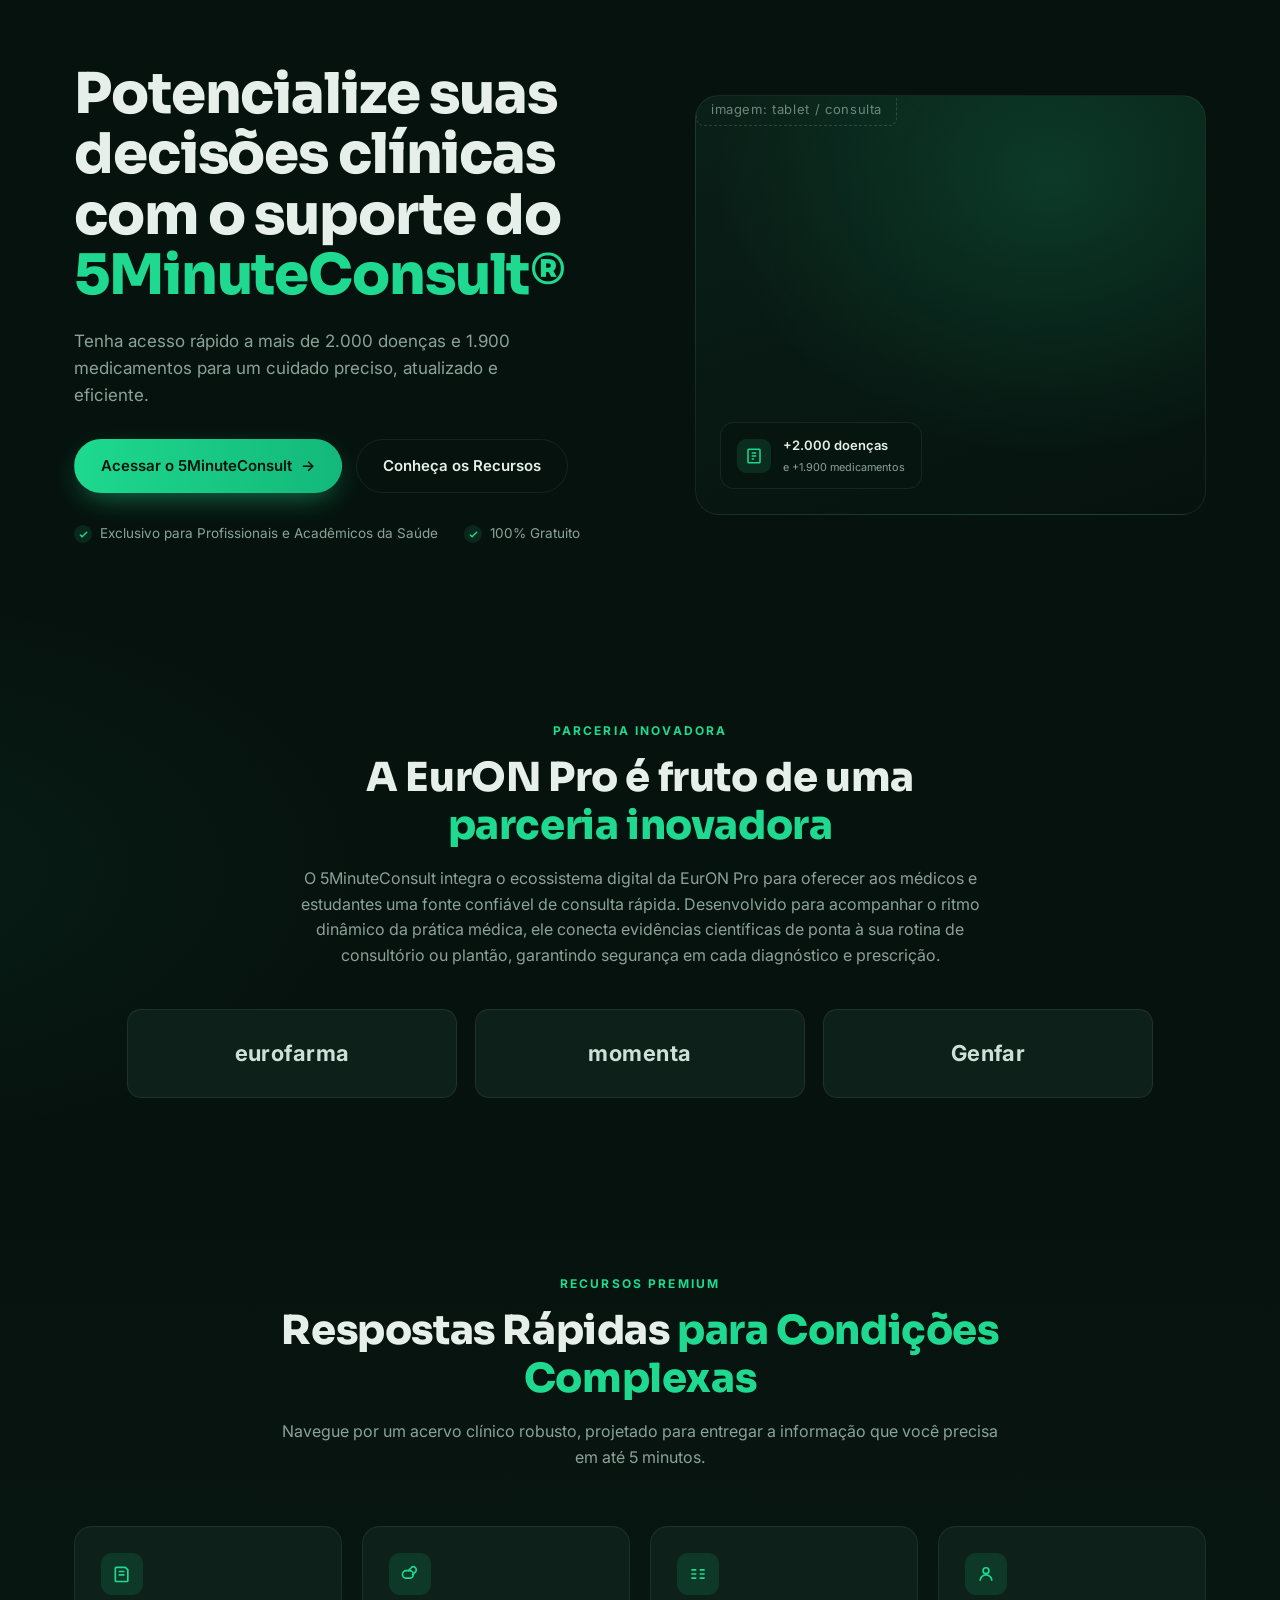
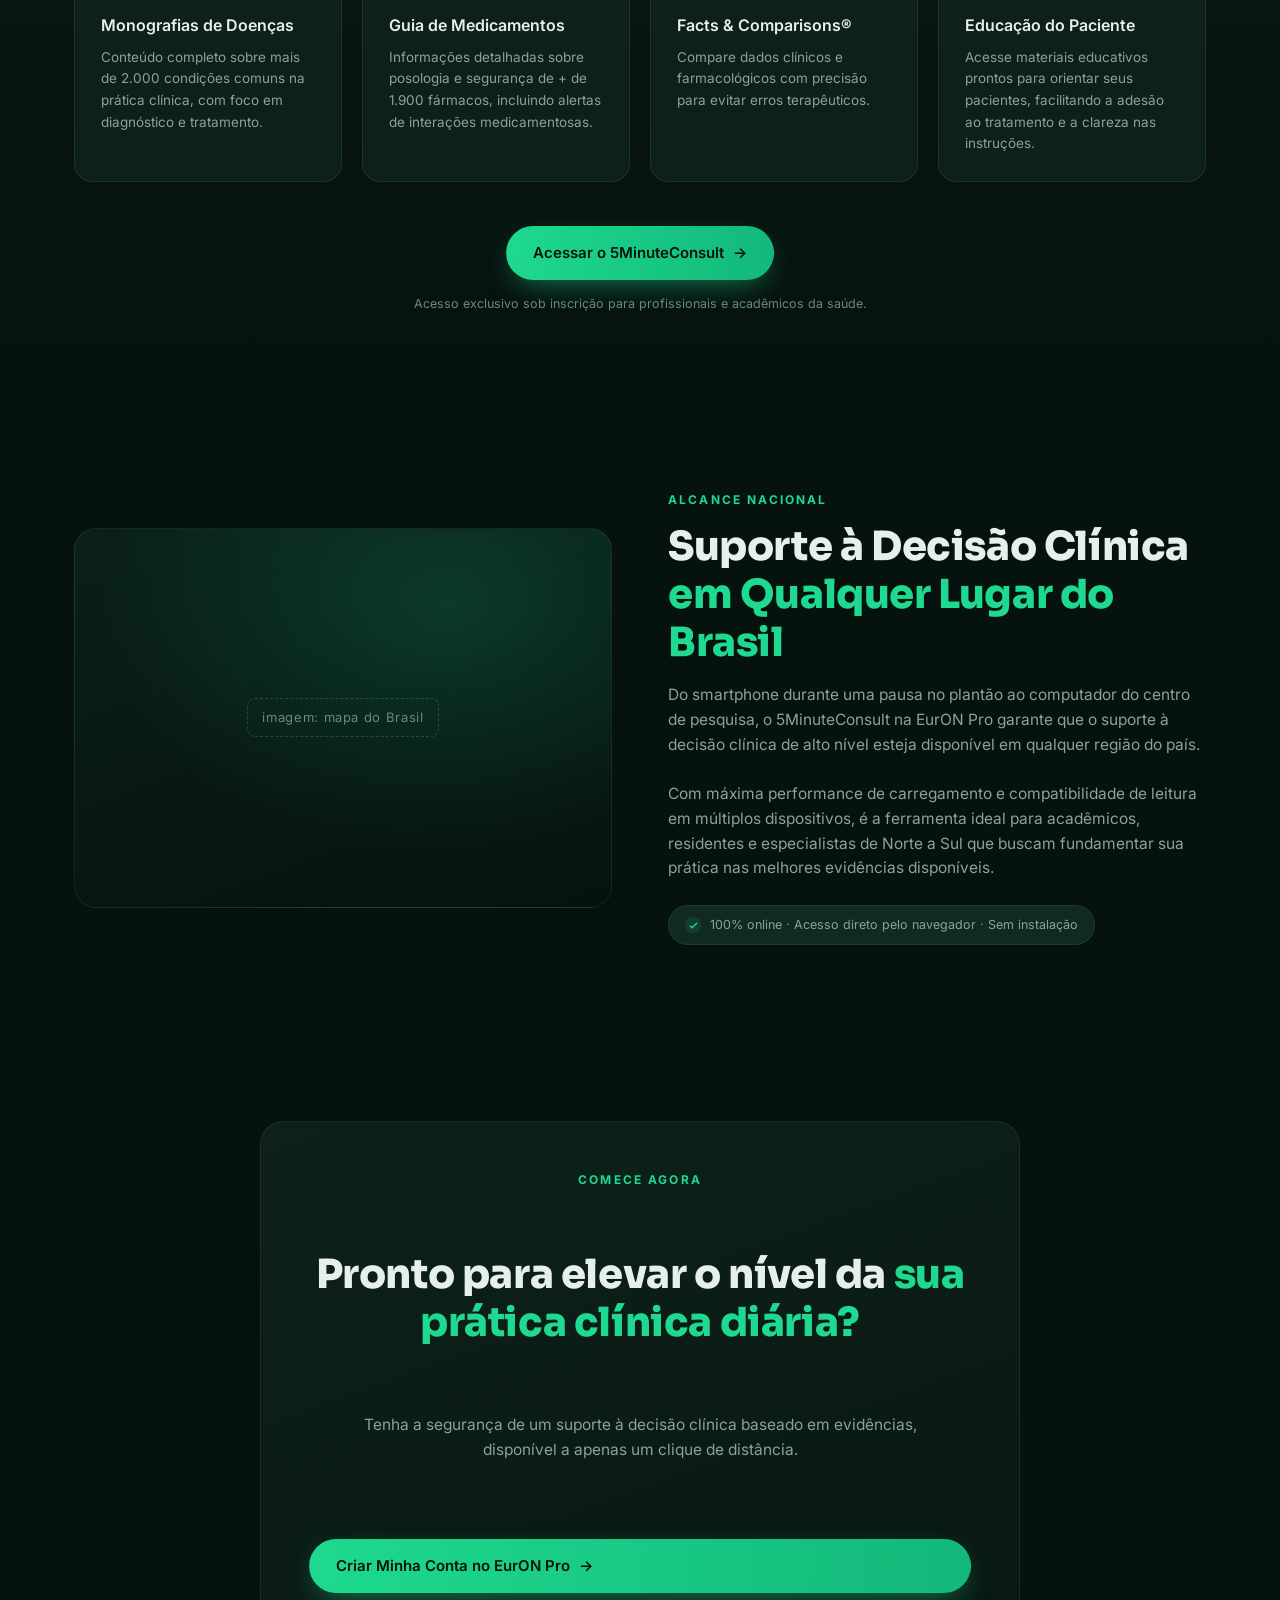
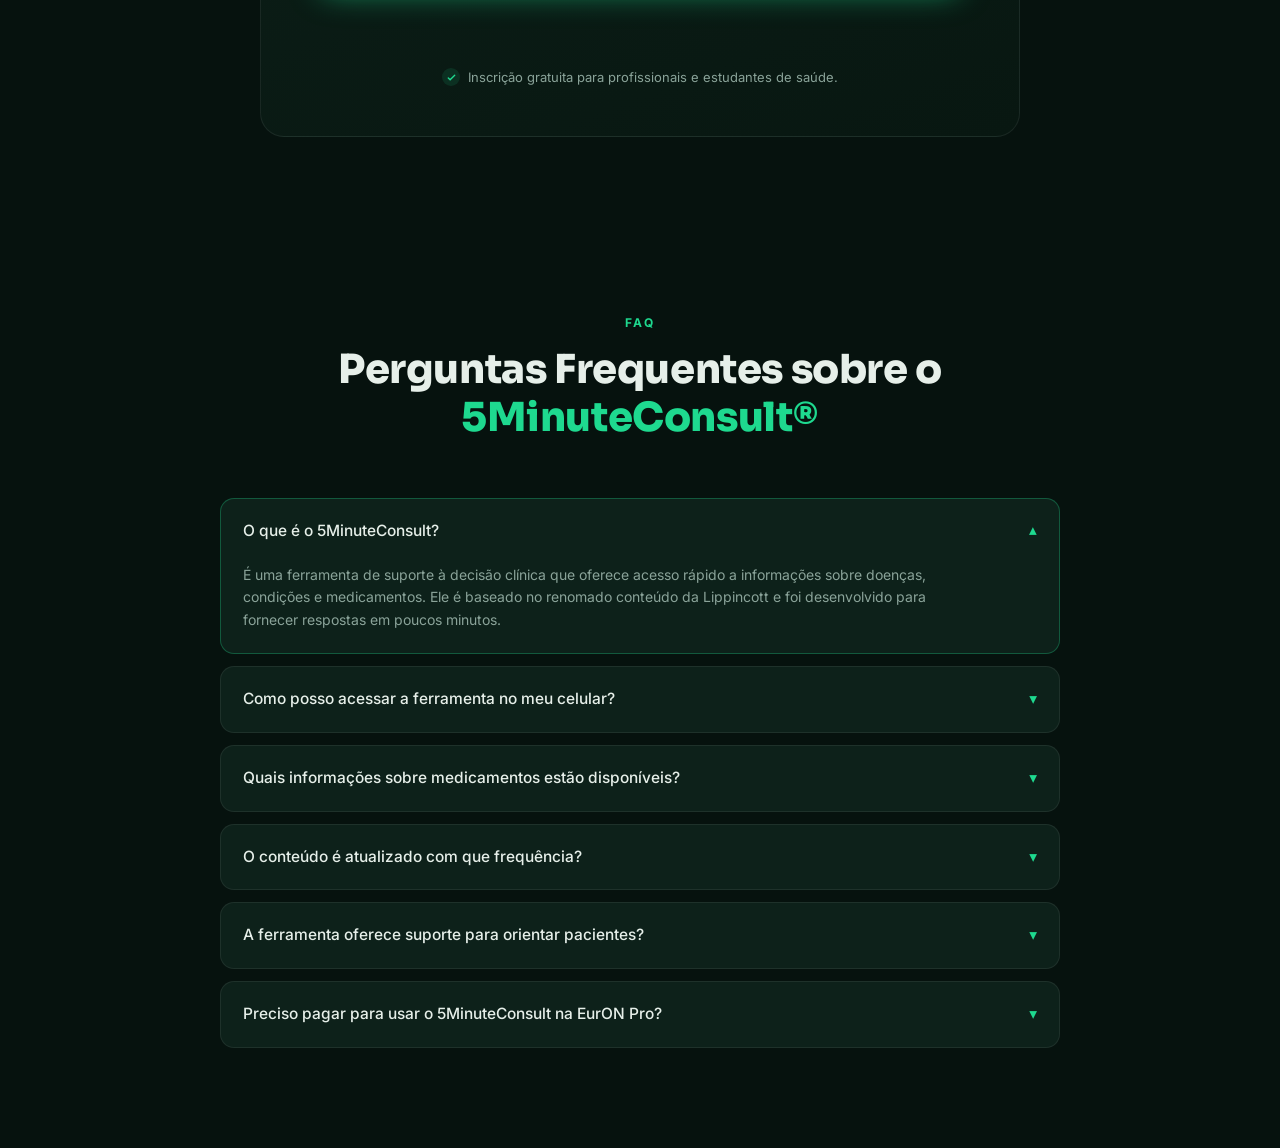
==== 5minuteconsult/index.html @ 61eb8013 "Add 4 EurON Pro landing pages (biblioteca, 5min, anatomia 3d, obesidade) + shared CSS Co-Authored-By" ====
<!DOCTYPE html>
<html lang="pt-BR">
<head>
<meta charset="UTF-8">
<meta name="viewport" content="width=device-width, initial-scale=1.0">
<title>5MinuteConsult — EurON Pro</title>
<link rel="preconnect" href="https://fonts.googleapis.com">
<link rel="preconnect" href="https://fonts.gstatic.com" crossorigin>
<link href="https://fonts.googleapis.com/css2?family=Inter:wght@400;500;600;700;800&family=Sora:wght@600;700;800&display=swap" rel="stylesheet">
<link rel="stylesheet" href="../assets/euron.css">
</head>
<body>

<!-- HERO -->
<section class="hero">
  <div class="wrap hero-grid">
    <div>
      <h1>Potencialize suas decisões clínicas com o suporte do <span class="accent">5MinuteConsult®</span></h1>
      <p class="lead">Tenha acesso rápido a mais de 2.000 doenças e 1.900 medicamentos para um cuidado preciso, atualizado e eficiente.</p>
      <div class="hero-cta">
        <a class="btn btn-primary" href="#">Acessar o 5MinuteConsult <span class="arrow">→</span></a>
        <a class="btn btn-ghost" href="#recursos">Conheça os Recursos</a>
      </div>
      <div class="hero-checks">
        <span><i class="check"><svg viewBox="0 0 24 24" fill="none" stroke-width="3" stroke-linecap="round"><path d="M5 13l4 4L19 7"/></svg></i> Exclusivo para Profissionais e Acadêmicos da Saúde</span>
        <span><i class="check"><svg viewBox="0 0 24 24" fill="none" stroke-width="3" stroke-linecap="round"><path d="M5 13l4 4L19 7"/></svg></i> 100% Gratuito</span>
      </div>
    </div>
    <div class="hero-visual ph" data-ph="imagem: tablet / consulta">
      <!-- Trocar por: <img class="hero-img" src="hero.png" alt="Médico consultando o 5MinuteConsult em um tablet"> -->
      <div class="hero-badge">
        <span class="ic"><svg width="18" height="18" viewBox="0 0 24 24" fill="none" stroke="currentColor" stroke-width="2"><path d="M5 3h14a1 1 0 0 1 1 1v16a1 1 0 0 1-1 1H5a1 1 0 0 1-1-1V4a1 1 0 0 1 1-1Z"/><path d="M9 8h6M9 12h6M9 16h3"/></svg></span>
        <span><b>+2.000 doenças</b><small>e +1.900 medicamentos</small></span>
      </div>
    </div>
  </div>
</section>

<!-- PARCERIA -->
<section class="text-block" id="tecnologia">
  <div class="wrap">
    <div class="section-head">
      <div class="eyebrow">Parceria Inovadora</div>
      <h2 class="section-title">A EurON Pro é fruto de uma <span class="accent">parceria inovadora</span></h2>
      <p>O 5MinuteConsult integra o ecossistema digital da EurON Pro para oferecer aos médicos e estudantes uma fonte confiável de consulta rápida. Desenvolvido para acompanhar o ritmo dinâmico da prática médica, ele conecta evidências científicas de ponta à sua rotina de consultório ou plantão, garantindo segurança em cada diagnóstico e prescrição.</p>
    </div>
    <div class="partner-logos">
      <div class="partner">eurofarma</div>
      <div class="partner">momenta</div>
      <div class="partner">Genfar</div>
    </div>
  </div>
</section>

<!-- RECURSOS PREMIUM -->
<section class="features" id="recursos">
  <div class="wrap">
    <div class="section-head">
      <div class="eyebrow">Recursos Premium</div>
      <h2 class="section-title">Respostas Rápidas <span class="accent">para Condições Complexas</span></h2>
      <p>Navegue por um acervo clínico robusto, projetado para entregar a informação que você precisa em até 5 minutos.</p>
    </div>
    <div class="feature-grid">
      <div class="card">
        <div class="ic"><svg width="20" height="20" viewBox="0 0 24 24" fill="none" stroke="currentColor" stroke-width="2"><path d="M5 4h11l3 3v13a1 1 0 0 1-1 1H5a1 1 0 0 1-1-1V5a1 1 0 0 1 1-1Z"/><path d="M8 9h7M8 13h7"/></svg></div>
        <h3>Monografias de Doenças</h3>
        <p>Conteúdo completo sobre mais de 2.000 condições comuns na prática clínica, com foco em diagnóstico e tratamento.</p>
      </div>
      <div class="card">
        <div class="ic"><svg width="20" height="20" viewBox="0 0 24 24" fill="none" stroke="currentColor" stroke-width="2"><rect x="3" y="8" width="13" height="9" rx="4.5"/><path d="M9.5 8.5l4-4a3.5 3.5 0 0 1 5 5l-4 4"/></svg></div>
        <h3>Guia de Medicamentos</h3>
        <p>Informações detalhadas sobre posologia e segurança de + de 1.900 fármacos, incluindo alertas de interações medicamentosas.</p>
      </div>
      <div class="card">
        <div class="ic"><svg width="20" height="20" viewBox="0 0 24 24" fill="none" stroke="currentColor" stroke-width="2"><path d="M4 7h6M4 12h6M4 17h6M14 7h6M14 12h6M14 17h6"/></svg></div>
        <h3>Facts &amp; Comparisons®</h3>
        <p>Compare dados clínicos e farmacológicos com precisão para evitar erros terapêuticos.</p>
      </div>
      <div class="card">
        <div class="ic"><svg width="20" height="20" viewBox="0 0 24 24" fill="none" stroke="currentColor" stroke-width="2"><circle cx="12" cy="8" r="3.5"/><path d="M5 20a7 7 0 0 1 14 0"/></svg></div>
        <h3>Educação do Paciente</h3>
        <p>Acesse materiais educativos prontos para orientar seus pacientes, facilitando a adesão ao tratamento e a clareza nas instruções.</p>
      </div>
    </div>
    <div class="center-cta">
      <a class="btn btn-primary" href="#">Acessar o 5MinuteConsult <span class="arrow">→</span></a>
      <small>Acesso exclusivo sob inscrição para profissionais e acadêmicos da saúde.</small>
    </div>
  </div>
</section>

<!-- ALCANCE NACIONAL (mapa) -->
<section>
  <div class="wrap media-grid">
    <div class="media-box ph" data-ph="imagem: mapa do Brasil">
      <!-- Trocar por: <img src="mapa-brasil.png" alt="Mapa do Brasil conectado"> -->
    </div>
    <div>
      <div class="eyebrow">Alcance Nacional</div>
      <h2 class="section-title">Suporte à Decisão Clínica <span class="accent">em Qualquer Lugar do Brasil</span></h2>
      <p class="lead">Do smartphone durante uma pausa no plantão ao computador do centro de pesquisa, o 5MinuteConsult na EurON Pro garante que o suporte à decisão clínica de alto nível esteja disponível em qualquer região do país.<br><br>Com máxima performance de carregamento e compatibilidade de leitura em múltiplos dispositivos, é a ferramenta ideal para acadêmicos, residentes e especialistas de Norte a Sul que buscam fundamentar sua prática nas melhores evidências disponíveis.</p>
      <span class="chip"><i class="check"><svg viewBox="0 0 24 24" fill="none" stroke-width="3" stroke-linecap="round"><path d="M5 13l4 4L19 7"/></svg></i> 100% online · Acesso direto pelo navegador · Sem instalação</span>
    </div>
  </div>
</section>

<!-- CTA -->
<section>
  <div class="wrap">
    <div class="coverage-card single">
      <div class="eyebrow">Comece Agora</div>
      <h2 class="section-title">Pronto para elevar o nível da <span class="accent">sua prática clínica diária?</span></h2>
      <p class="lead">Tenha a segurança de um suporte à decisão clínica baseado em evidências, disponível a apenas um clique de distância.</p>
      <a class="btn btn-primary" href="#">Criar Minha Conta no EurON Pro <span class="arrow">→</span></a>
      <div class="coverage-foot">
        <span><i class="check"><svg viewBox="0 0 24 24" fill="none" stroke-width="3" stroke-linecap="round"><path d="M5 13l4 4L19 7"/></svg></i> Inscrição gratuita para profissionais e estudantes de saúde.</span>
      </div>
    </div>
  </div>
</section>

<!-- FAQ -->
<section id="faq">
  <div class="wrap">
    <div class="section-head">
      <div class="eyebrow">FAQ</div>
      <h2 class="section-title">Perguntas Frequentes sobre o <span class="accent">5MinuteConsult®</span></h2>
    </div>
    <div class="faq">
      <details open>
        <summary>O que é o 5MinuteConsult? <span class="chev">▾</span></summary>
        <p>É uma ferramenta de suporte à decisão clínica que oferece acesso rápido a informações sobre doenças, condições e medicamentos. Ele é baseado no renomado conteúdo da Lippincott e foi desenvolvido para fornecer respostas em poucos minutos.</p>
      </details>
      <details>
        <summary>Como posso acessar a ferramenta no meu celular? <span class="chev">▾</span></summary>
        <p>O 5MinuteConsult é 100% online e responsivo. Basta acessar a EurON Pro pelo navegador do seu celular ou tablet, sem necessidade de instalar nenhum aplicativo.</p>
      </details>
      <details>
        <summary>Quais informações sobre medicamentos estão disponíveis? <span class="chev">▾</span></summary>
        <p>Você encontra posologia, segurança, alertas de interações medicamentosas e comparativos farmacológicos de mais de 1.900 fármacos, apoiando uma prescrição precisa.</p>
      </details>
      <details>
        <summary>O conteúdo é atualizado com que frequência? <span class="chev">▾</span></summary>
        <p>O acervo é mantido com base em conteúdo de referência continuamente revisado, garantindo que as informações reflitam as evidências e diretrizes mais recentes.</p>
      </details>
      <details>
        <summary>A ferramenta oferece suporte para orientar pacientes? <span class="chev">▾</span></summary>
        <p>Sim. Há materiais de educação do paciente prontos para uso, que facilitam a comunicação, a adesão ao tratamento e a clareza nas orientações.</p>
      </details>
      <details>
        <summary>Preciso pagar para usar o 5MinuteConsult na EurON Pro? <span class="chev">▾</span></summary>
        <p>Não. O acesso é gratuito para profissionais e acadêmicos da saúde, mediante cadastro e validação na plataforma EurON Pro.</p>
      </details>
    </div>
  </div>
</section>

</body>
</html>
---- assets/euron.css ----
/* ===== EurON Pro — folha de estilo compartilhada das landing pages ===== */
:root{
  --bg:#06120e;--bg-2:#0a1a14;--panel:#0d211a;--panel-2:#102a21;
  --line:rgba(255,255,255,.07);--green:#1ed98f;--green-2:#13b87a;
  --green-soft:rgba(30,217,143,.12);--text:#e6efe9;--muted:#8aa399;
  --muted-2:#6d877d;--radius:18px;--maxw:1180px;
}
*{box-sizing:border-box;margin:0;padding:0}
html{scroll-behavior:smooth}
body{
  font-family:'Inter',system-ui,-apple-system,sans-serif;
  background:
    radial-gradient(1200px 600px at 80% -10%, rgba(30,217,143,.10), transparent 60%),
    radial-gradient(900px 500px at -10% 20%, rgba(30,217,143,.06), transparent 55%),
    var(--bg);
  color:var(--text);line-height:1.6;-webkit-font-smoothing:antialiased;
}
a{color:inherit;text-decoration:none}
img{max-width:100%;display:block}
.wrap{max-width:var(--maxw);margin:0 auto;padding:0 24px}
.accent{color:var(--green)}
.eyebrow{font-size:12px;font-weight:700;letter-spacing:.18em;text-transform:uppercase;color:var(--green);margin-bottom:14px}
section{padding:88px 0}
h2.section-title{font-family:'Sora','Inter',sans-serif;font-size:clamp(26px,3.4vw,40px);font-weight:800;line-height:1.2;letter-spacing:-.01em}
.section-head{text-align:center;max-width:720px;margin:0 auto 56px}
.section-head p{color:var(--muted);margin-top:16px;font-size:16px}

/* Buttons */
.btn{display:inline-flex;align-items:center;gap:9px;font-weight:600;font-size:15px;padding:14px 26px;border-radius:999px;border:1px solid transparent;cursor:pointer;transition:transform .15s ease, box-shadow .2s ease, background .2s ease;white-space:nowrap}
.btn-primary{background:linear-gradient(95deg,var(--green),var(--green-2));color:#04140d;box-shadow:0 10px 30px -10px rgba(30,217,143,.6)}
.btn-primary:hover{transform:translateY(-2px);box-shadow:0 16px 40px -12px rgba(30,217,143,.75)}
.btn-ghost{background:transparent;border-color:var(--line);color:var(--text)}
.btn-ghost:hover{border-color:rgba(30,217,143,.5);background:var(--green-soft)}
.btn .arrow{transition:transform .15s ease}
.btn:hover .arrow{transform:translateX(3px)}

/* Hero */
.hero{padding-top:64px}
.hero-grid{display:grid;grid-template-columns:1.05fr .95fr;gap:56px;align-items:center}
.hero h1{font-family:'Sora','Inter',sans-serif;font-size:clamp(34px,4.6vw,56px);font-weight:800;line-height:1.08;letter-spacing:-.02em}
.hero p.lead{color:var(--muted);margin:22px 0 30px;font-size:17px;max-width:480px}
.hero-cta{display:flex;gap:14px;flex-wrap:wrap}
.hero-checks{display:flex;gap:26px;flex-wrap:wrap;margin-top:30px;font-size:13.5px;color:var(--muted)}
.hero-checks span{display:inline-flex;align-items:center;gap:8px}
.check{width:18px;height:18px;border-radius:50%;background:var(--green-soft);display:inline-grid;place-items:center;flex:none}
.check svg{width:11px;height:11px;stroke:var(--green)}
.hero-visual{position:relative;border-radius:24px;overflow:hidden;min-height:420px;border:1px solid var(--line);background:#06120e}
.hero-img{position:absolute;inset:0;width:100%;height:100%;object-fit:cover}
.hero-badge{position:absolute;left:24px;bottom:24px;display:flex;align-items:center;gap:12px;background:rgba(8,22,17,.85);border:1px solid var(--line);backdrop-filter:blur(8px);padding:12px 16px;border-radius:14px;font-size:13px}
.hero-badge .ic{width:34px;height:34px;border-radius:9px;background:var(--green-soft);display:grid;place-items:center;color:var(--green);flex:none}
.hero-badge b{display:block;font-weight:600}
.hero-badge small{color:var(--muted)}

/* Texto centralizado / partners */
.text-block{text-align:center}
.text-block .section-head{margin-bottom:40px}
.partner-logos{display:flex;justify-content:center;gap:18px;flex-wrap:wrap}
.partner{flex:1;min-width:200px;max-width:330px;background:var(--panel);border:1px solid var(--line);border-radius:14px;padding:26px;display:grid;place-items:center;font-weight:700;font-size:22px;letter-spacing:.02em;color:#cfe0d8}

/* Features */
.features{background:linear-gradient(180deg,transparent,rgba(10,26,20,.5),transparent)}
.feature-grid{display:grid;grid-template-columns:repeat(4,1fr);gap:20px}
.feature-grid.cols-2{grid-template-columns:repeat(2,1fr)}
.feature-grid.cols-3{grid-template-columns:repeat(3,1fr)}
.card{background:var(--panel);border:1px solid var(--line);border-radius:var(--radius);padding:26px;transition:transform .2s ease,border-color .2s ease}
.card:hover{transform:translateY(-4px);border-color:rgba(30,217,143,.35)}
.card .ic{width:42px;height:42px;border-radius:11px;background:var(--green-soft);color:var(--green);display:grid;place-items:center;margin-bottom:18px}
.card h3{font-size:16px;font-weight:600;margin-bottom:8px}
.card p{font-size:13.5px;color:var(--muted)}
.center-cta{text-align:center;margin-top:44px}
.center-cta small{display:block;color:var(--muted-2);font-size:12.5px;margin-top:14px}

/* Seção mídia 2 colunas (imagem + texto) */
.media-grid{display:grid;grid-template-columns:1fr 1fr;gap:56px;align-items:center}
.media-box{border-radius:22px;border:1px solid var(--line);min-height:380px;overflow:hidden;background:#05100c;display:grid;place-items:center}
.media-box img{width:100%;height:100%;object-fit:cover}
.media-grid .lead{color:var(--muted);margin:16px 0 24px;font-size:15.5px}
.chip{display:inline-flex;align-items:center;gap:9px;background:var(--panel-2);border:1px solid var(--line);border-radius:999px;padding:9px 16px;font-size:12.5px;color:var(--muted)}
.chip .check{width:16px;height:16px}

/* Placeholder de imagem (trocar por <img> quando o asset chegar) */
.ph{background:radial-gradient(120% 120% at 70% 20%, rgba(30,217,143,.16), transparent 55%),linear-gradient(160deg,#0a2018,#06120e)}
.ph::after{content:attr(data-ph);color:var(--muted-2);font-size:13px;letter-spacing:.05em;border:1px dashed rgba(255,255,255,.15);padding:8px 14px;border-radius:8px}

/* Lista numerada (01/02/03) */
.steps{max-width:760px;margin:0 auto;display:grid;gap:8px}
.step{display:grid;grid-template-columns:auto 1fr;gap:22px;padding:22px 0;border-bottom:1px solid var(--line);align-items:start}
.step:last-child{border-bottom:0}
.step .num{font-family:'Sora','Inter',sans-serif;font-size:26px;font-weight:800;color:var(--green);line-height:1}
.step h3{font-size:17px;font-weight:600;margin-bottom:6px}
.step p{color:var(--muted);font-size:14px}

/* Coverage card (CTA com check-list) */
.coverage-card{background:linear-gradient(160deg,var(--panel),#081711);border:1px solid var(--line);border-radius:24px;padding:48px;display:grid;grid-template-columns:1.2fr .8fr;gap:48px;align-items:center}
.coverage-card.single{grid-template-columns:1fr;text-align:center;max-width:760px;margin:0 auto}
.coverage-card .lead{color:var(--muted);margin:18px 0 28px;font-size:15.5px}
.coverage-card.single .lead{margin-left:auto;margin-right:auto;max-width:560px}
.check-list{display:grid;gap:14px}
.check-list span{display:flex;align-items:center;gap:11px;font-size:14.5px;color:var(--text)}
.coverage-foot{display:flex;gap:30px;flex-wrap:wrap;margin-top:26px;font-size:13px;color:var(--muted);justify-content:center}
.coverage-foot span{display:inline-flex;align-items:center;gap:8px}

/* FAQ */
.faq{max-width:840px;margin:0 auto}
details{background:var(--panel);border:1px solid var(--line);border-radius:14px;margin-bottom:12px;padding:0 22px;transition:border-color .2s ease}
details[open]{border-color:rgba(30,217,143,.3)}
summary{list-style:none;cursor:pointer;display:flex;justify-content:space-between;align-items:center;gap:16px;padding:20px 0;font-weight:500;font-size:15.5px}
summary::-webkit-details-marker{display:none}
summary .chev{flex:none;transition:transform .2s ease;color:var(--green)}
details[open] summary .chev{transform:rotate(180deg)}
details p{color:var(--muted);font-size:14px;padding:0 0 22px;max-width:720px}

/* Responsive */
@media (max-width:980px){
  .hero-grid,.media-grid,.coverage-card{grid-template-columns:1fr}
  .feature-grid,.feature-grid.cols-3{grid-template-columns:1fr 1fr}
  .coverage-card{padding:32px}
}
@media (max-width:640px){
  section{padding:60px 0}
  .feature-grid,.feature-grid.cols-2,.feature-grid.cols-3{grid-template-columns:1fr}
  .media-box{min-height:280px}
}
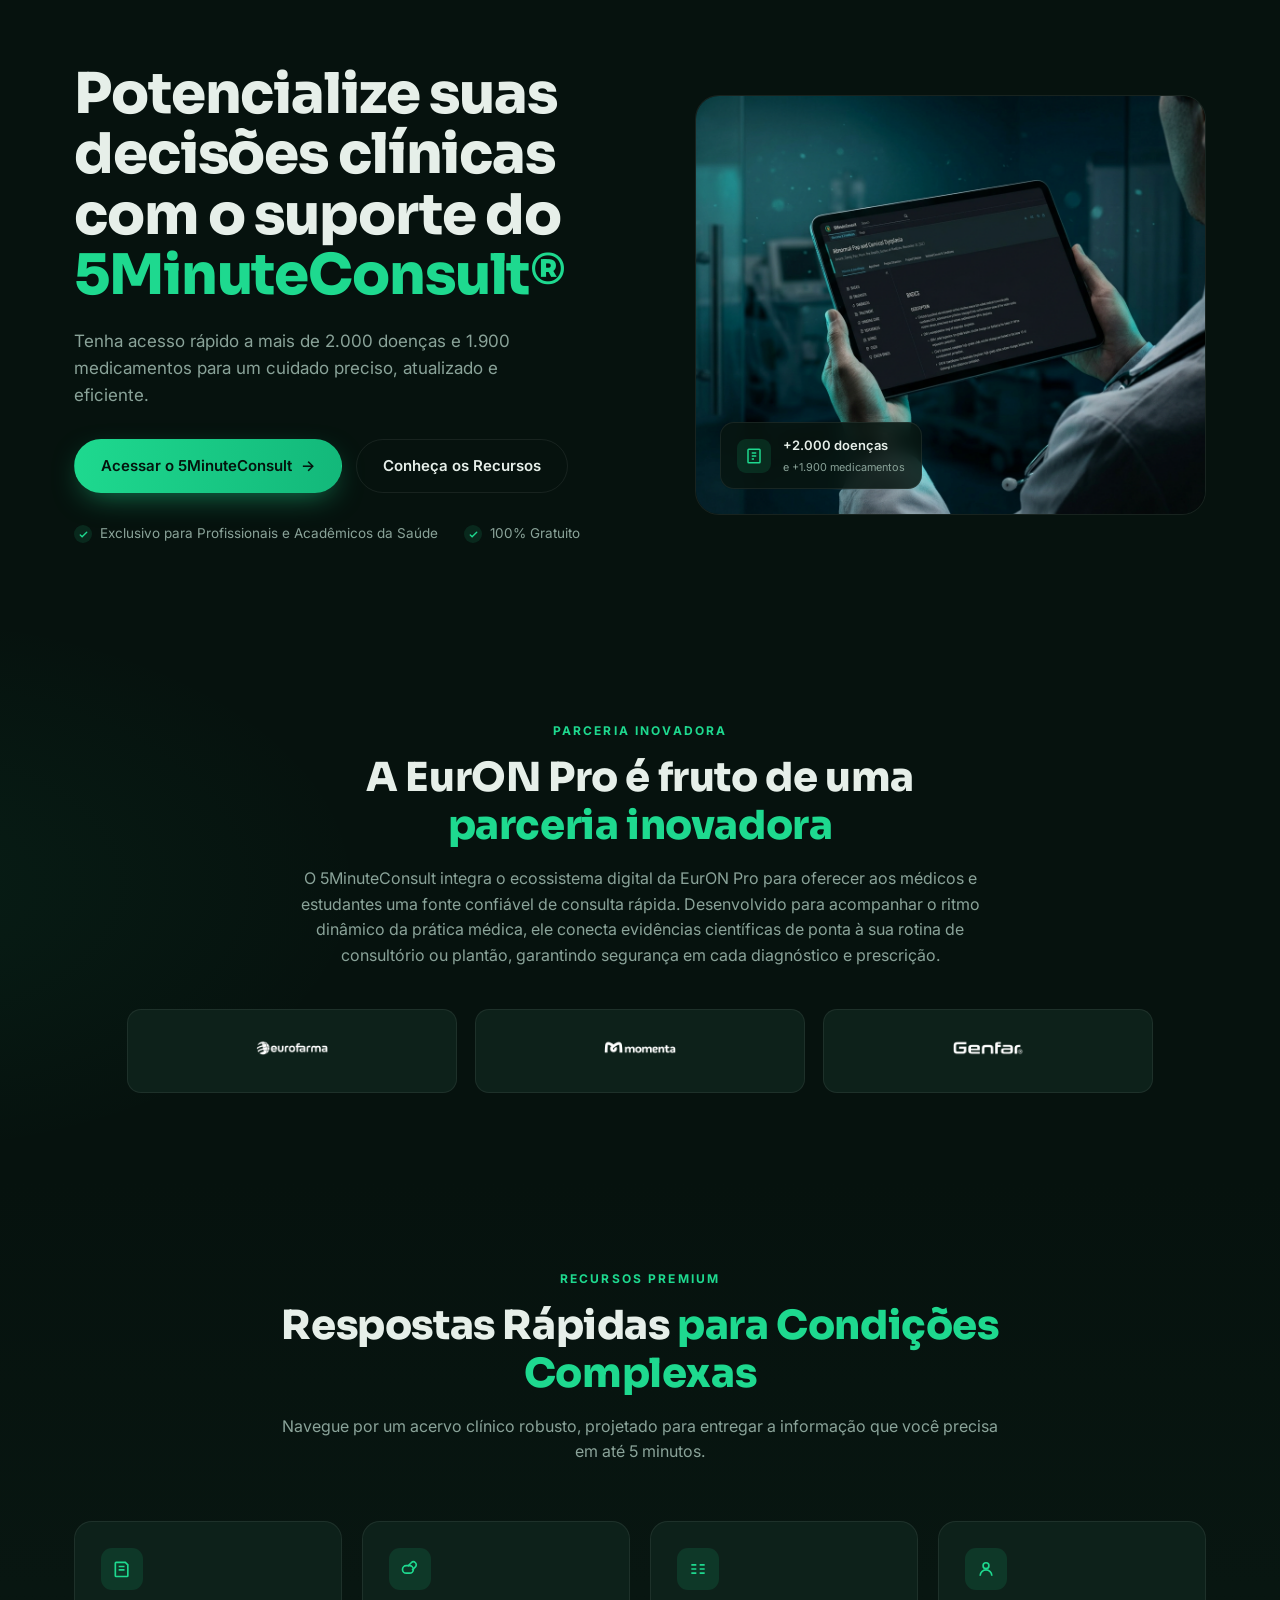
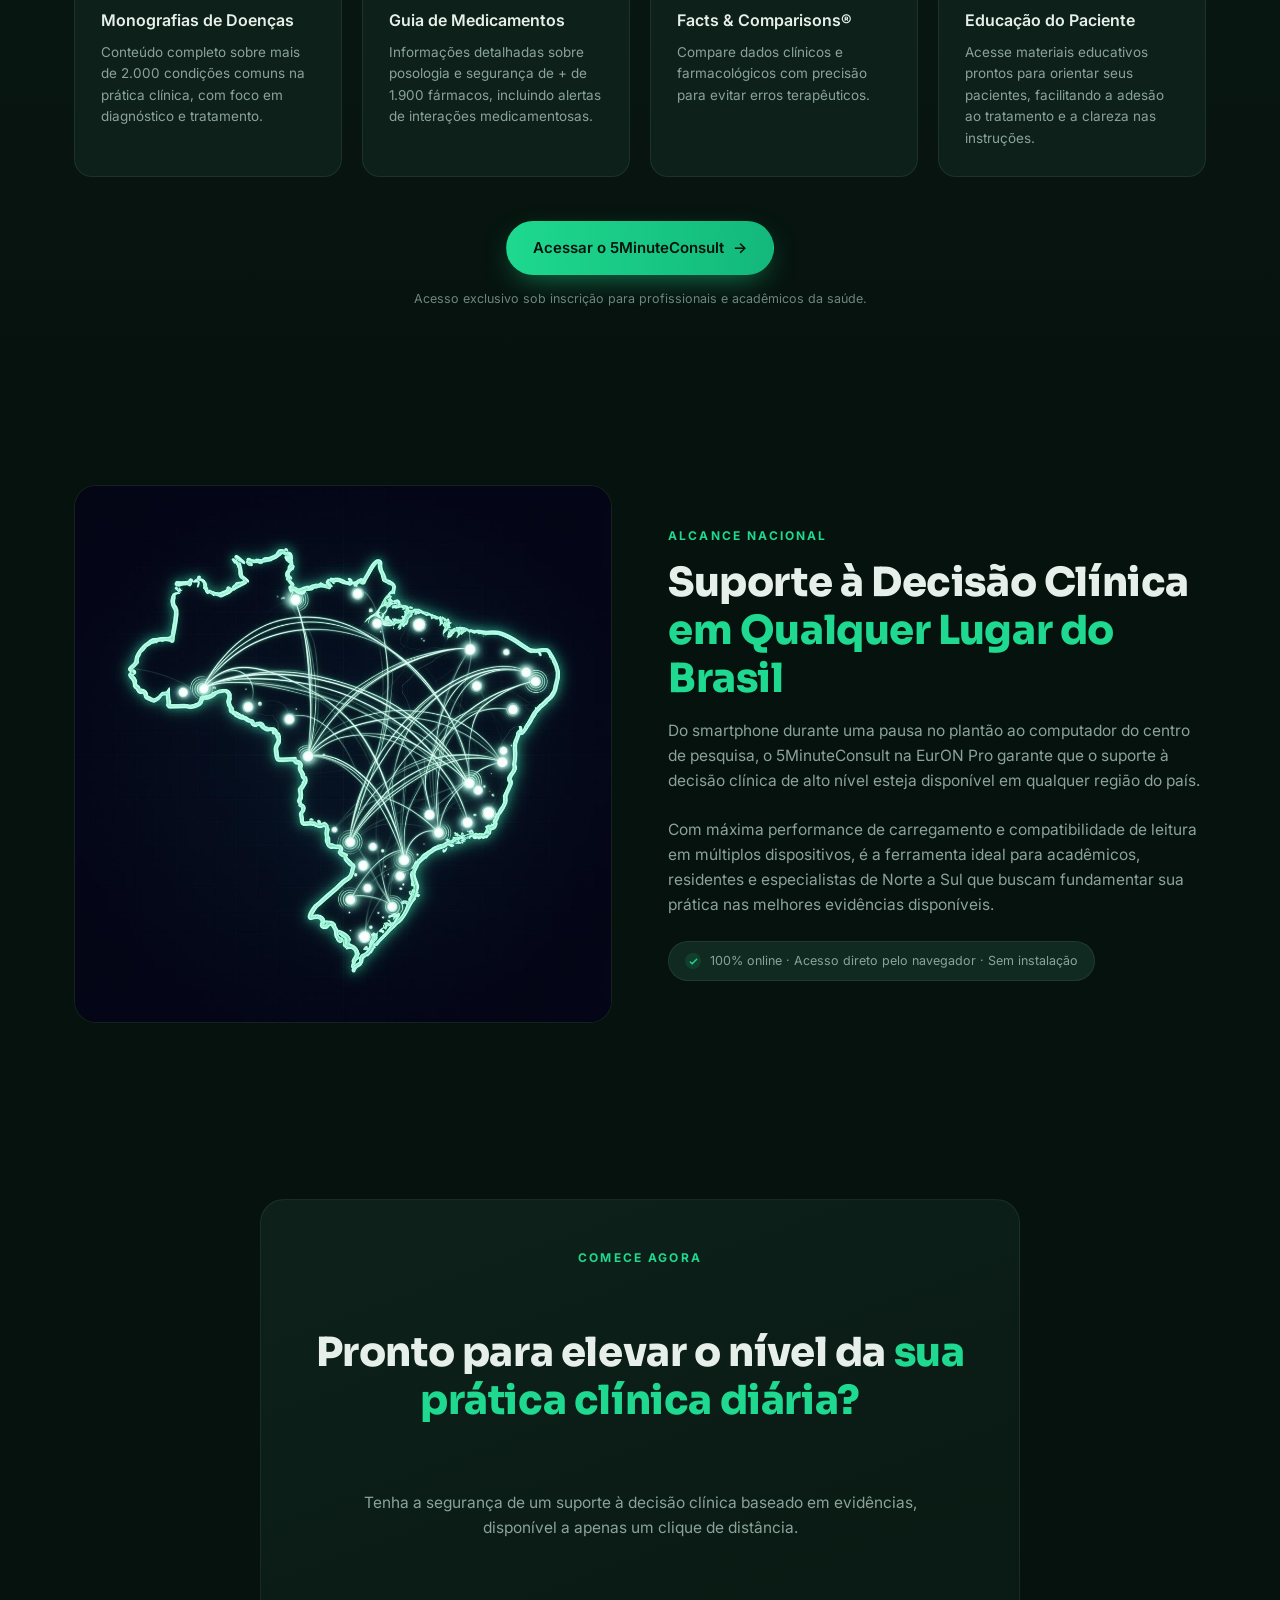
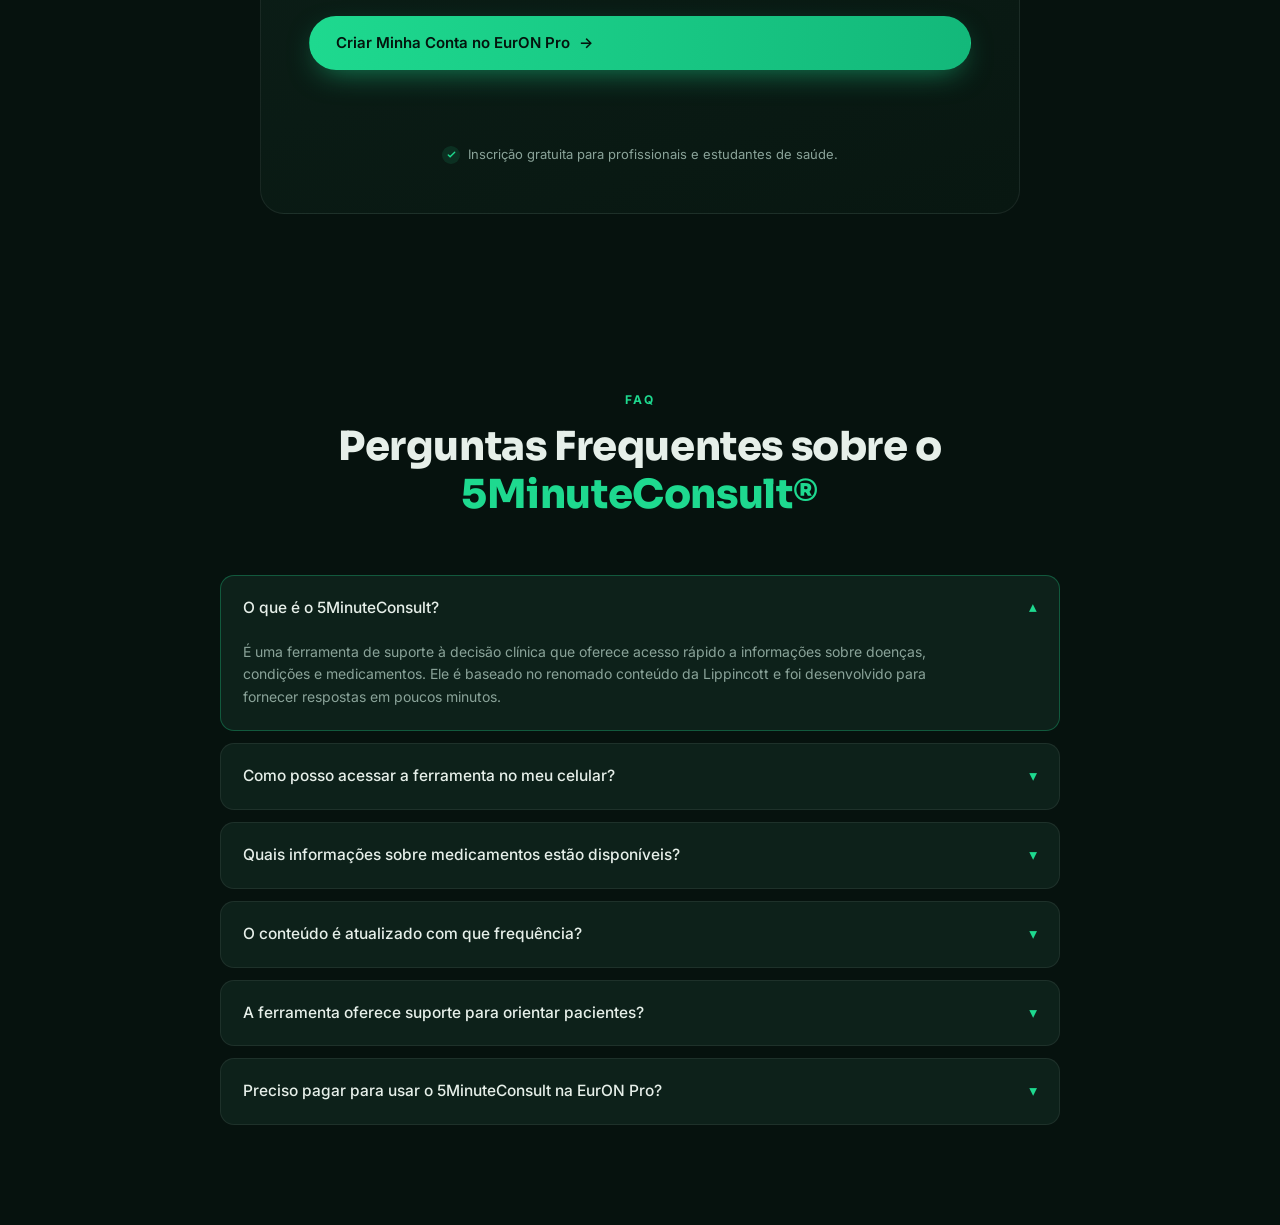
==== commit 24be13e2: "Add real assets: hero images, Brazil map, partner logos (all LPs) Co-Authored-By: Claude Opus 4.8 <n" ====
--- a/5minuteconsult/index.html
+++ b/5minuteconsult/index.html
@@ -26,8 +26,8 @@
         <span><i class="check"><svg viewBox="0 0 24 24" fill="none" stroke-width="3" stroke-linecap="round"><path d="M5 13l4 4L19 7"/></svg></i> 100% Gratuito</span>
       </div>
     </div>
-    <div class="hero-visual ph" data-ph="imagem: tablet / consulta">
-      <!-- Trocar por: <img class="hero-img" src="hero.png" alt="Médico consultando o 5MinuteConsult em um tablet"> -->
+    <div class="hero-visual">
+      <img class="hero-img" src="hero.png" alt="Médico consultando o 5MinuteConsult em um tablet">
       <div class="hero-badge">
         <span class="ic"><svg width="18" height="18" viewBox="0 0 24 24" fill="none" stroke="currentColor" stroke-width="2"><path d="M5 3h14a1 1 0 0 1 1 1v16a1 1 0 0 1-1 1H5a1 1 0 0 1-1-1V4a1 1 0 0 1 1-1Z"/><path d="M9 8h6M9 12h6M9 16h3"/></svg></span>
         <span><b>+2.000 doenças</b><small>e +1.900 medicamentos</small></span>
@@ -45,9 +45,9 @@
       <p>O 5MinuteConsult integra o ecossistema digital da EurON Pro para oferecer aos médicos e estudantes uma fonte confiável de consulta rápida. Desenvolvido para acompanhar o ritmo dinâmico da prática médica, ele conecta evidências científicas de ponta à sua rotina de consultório ou plantão, garantindo segurança em cada diagnóstico e prescrição.</p>
     </div>
     <div class="partner-logos">
-      <div class="partner">eurofarma</div>
-      <div class="partner">momenta</div>
-      <div class="partner">Genfar</div>
+      <div class="partner"><img src="../assets/logo-eurofarma.png" alt="Eurofarma"></div>
+      <div class="partner"><img src="../assets/logo-momenta.png" alt="Momenta"></div>
+      <div class="partner"><img src="../assets/logo-genfar.png" alt="Genfar"></div>
     </div>
   </div>
 </section>
@@ -92,8 +92,8 @@
 <!-- ALCANCE NACIONAL (mapa) -->
 <section>
   <div class="wrap media-grid">
-    <div class="media-box ph" data-ph="imagem: mapa do Brasil">
-      <!-- Trocar por: <img src="mapa-brasil.png" alt="Mapa do Brasil conectado"> -->
+    <div class="media-box">
+      <img src="../assets/mapa-brasil.jpg" alt="Mapa do Brasil conectado">
     </div>
     <div>
       <div class="eyebrow">Alcance Nacional</div>
--- a/assets/euron.css
+++ b/assets/euron.css
@@ -56,6 +56,7 @@
 .text-block .section-head{margin-bottom:40px}
 .partner-logos{display:flex;justify-content:center;gap:18px;flex-wrap:wrap}
 .partner{flex:1;min-width:200px;max-width:330px;background:var(--panel);border:1px solid var(--line);border-radius:14px;padding:26px;display:grid;place-items:center;font-weight:700;font-size:22px;letter-spacing:.02em;color:#cfe0d8}
+.partner img{max-height:30px;width:auto;object-fit:contain}
 
 /* Features */
 .features{background:linear-gradient(180deg,transparent,rgba(10,26,20,.5),transparent)}
